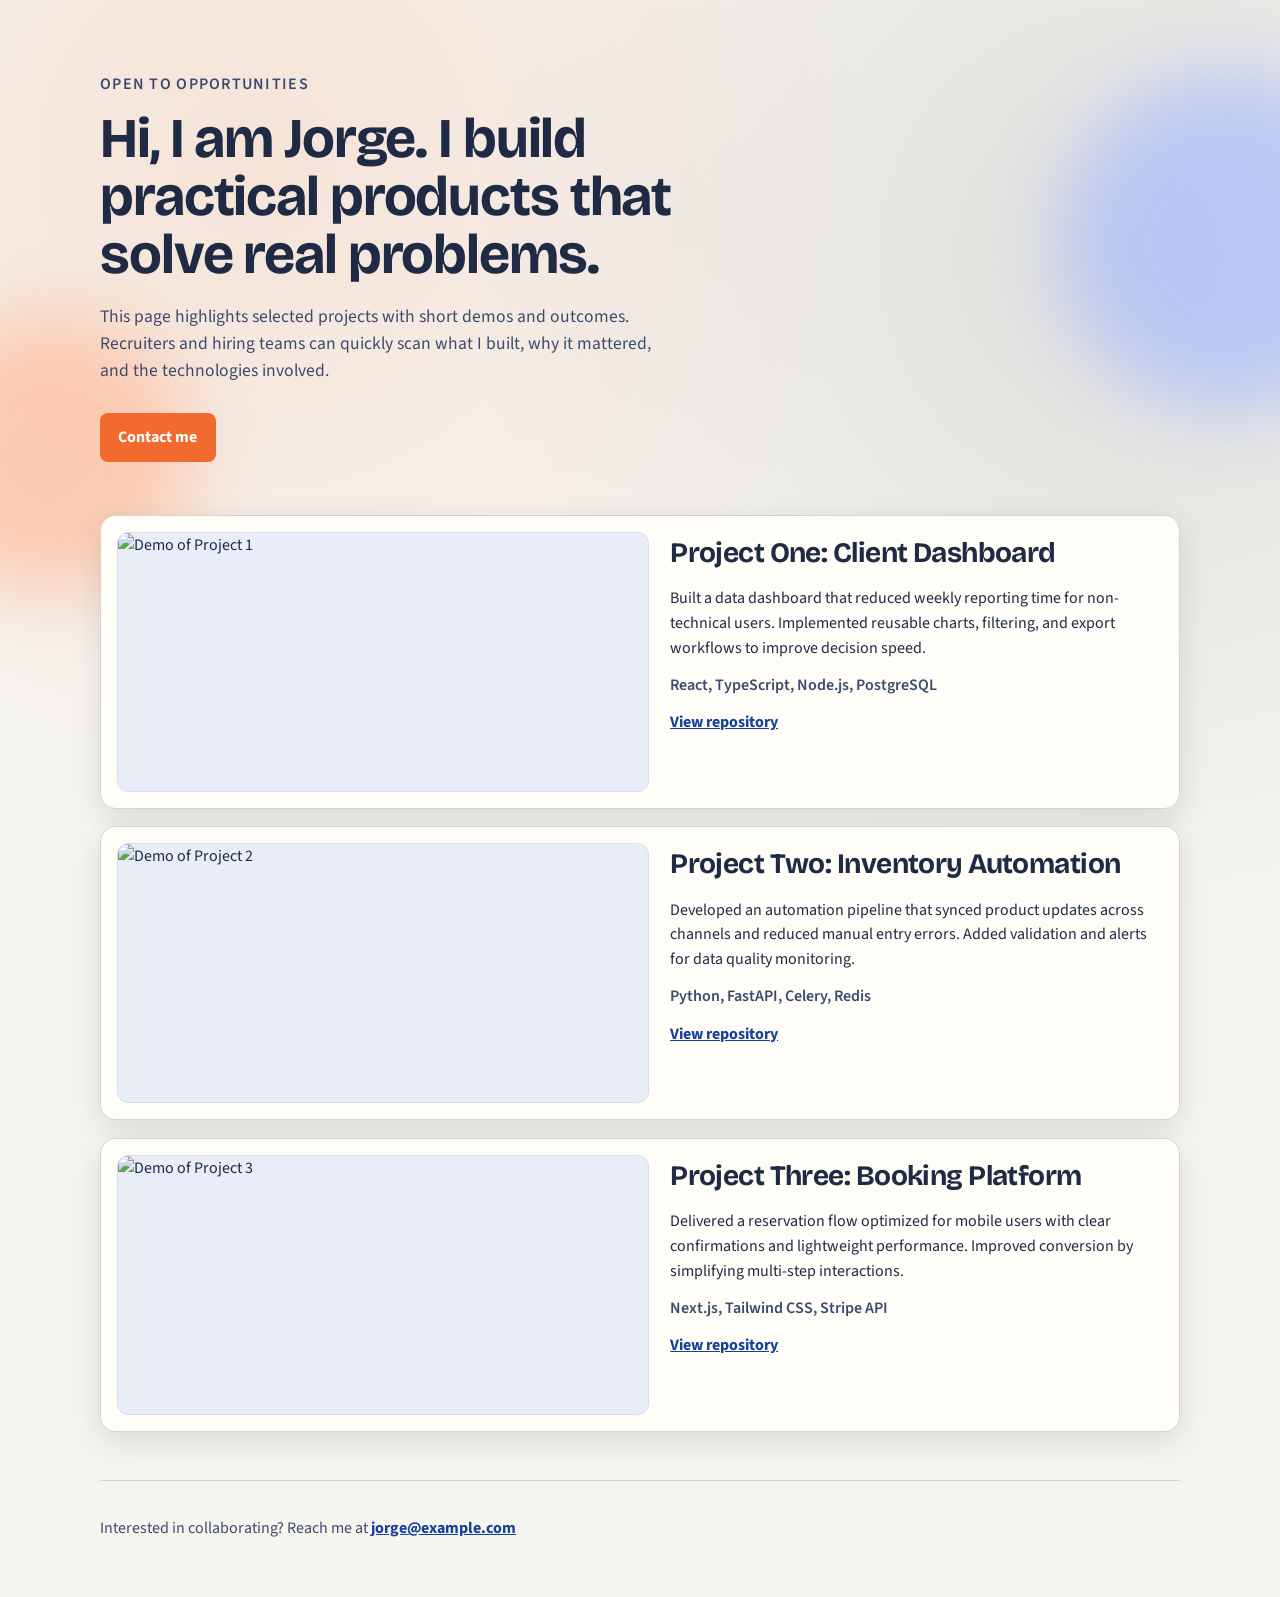
==== index.html @ 4b89b5c3 "Add AMR test GIF and update project image" ====
<!DOCTYPE html>
<html lang="en">
  <head>
    <meta charset="UTF-8" />
    <meta name="viewport" content="width=device-width, initial-scale=1.0" />
    <meta
      name="description"
      content="Portfolio projects by Jorge Porcel - practical builds with demos and impact."
    />
    <title>Jorge Porcel | Project Portfolio</title>
    <link rel="preconnect" href="https://fonts.googleapis.com" />
    <link rel="preconnect" href="https://fonts.gstatic.com" crossorigin />
    <link
      href="https://fonts.googleapis.com/css2?family=Bricolage+Grotesque:wght@400;600;700;800&family=Source+Sans+3:wght@400;600&display=swap"
      rel="stylesheet"
    />
    <link rel="stylesheet" href="styles.css" />
  </head>
  <body>
    <div class="bg-orb orb-left" aria-hidden="true"></div>
    <div class="bg-orb orb-right" aria-hidden="true"></div>

    <header class="hero wrapper reveal">
      <p class="eyebrow">Open to opportunities</p>
      <h1>Hi, I am Jorge. I build practical products that solve real problems.</h1>
      <p class="intro">
        This page highlights selected projects with short demos and outcomes. Recruiters and hiring
        teams can quickly scan what I built, why it mattered, and the technologies involved.
      </p>
      <a class="cta" href="mailto:jorge@example.com">Contact me</a>
    </header>

    <main class="wrapper projects" id="projects">
      <article class="project-card reveal">
        <img
          src="assets/AMR_Test.gif"
          alt="Demo of Project 1"
          loading="lazy"
        />
        <div class="project-content">
          <h2>Project One: Client Dashboard</h2>
          <p>
            Built a data dashboard that reduced weekly reporting time for non-technical users.
            Implemented reusable charts, filtering, and export workflows to improve decision speed.
          </p>
          <p class="stack">React, TypeScript, Node.js, PostgreSQL</p>
          <a href="#" target="_blank" rel="noopener noreferrer">View repository</a>
        </div>
      </article>

      <article class="project-card reveal">
        <img
          src="assets/levelling.gif"
          alt="Demo of Project 2"
          loading="lazy"
        />
        <div class="project-content">
          <h2>Project Two: Inventory Automation</h2>
          <p>
            Developed an automation pipeline that synced product updates across channels and reduced
            manual entry errors. Added validation and alerts for data quality monitoring.
          </p>
          <p class="stack">Python, FastAPI, Celery, Redis</p>
          <a href="#" target="_blank" rel="noopener noreferrer">View repository</a>
        </div>
      </article>

      <article class="project-card reveal">
        <img
          src="https://media.giphy.com/media/v1.Y2lkPTc5MGI3NjExOGhxbjN4eGN3eXU2cTRxM2d4bGtndGg3bXZicnN0NW9kb2F2cDEzYiZlcD12MV9naWZzX3NlYXJjaCZjdD1n/13HgwGsXF0aiGY/giphy.gif"
          alt="Demo of Project 3"
          loading="lazy"
        />
        <div class="project-content">
          <h2>Project Three: Booking Platform</h2>
          <p>
            Delivered a reservation flow optimized for mobile users with clear confirmations and
            lightweight performance. Improved conversion by simplifying multi-step interactions.
          </p>
          <p class="stack">Next.js, Tailwind CSS, Stripe API</p>
          <a href="#" target="_blank" rel="noopener noreferrer">View repository</a>
        </div>
      </article>
    </main>

    <footer class="wrapper footer reveal">
      <p>Interested in collaborating? Reach me at <a href="mailto:jorge@example.com">jorge@example.com</a></p>
    </footer>

    <script>
      const observer = new IntersectionObserver(
        (entries) => {
          entries.forEach((entry) => {
            if (entry.isIntersecting) {
              entry.target.classList.add("in-view");
              observer.unobserve(entry.target);
            }
          });
        },
        { threshold: 0.2 }
      );

      document.querySelectorAll(".reveal").forEach((el, index) => {
        el.style.transitionDelay = `${Math.min(index * 90, 260)}ms`;
        observer.observe(el);
      });
    </script>
  </body>
</html>
---- styles.css ----
:root {
  --bg: #f6f4ef;
  --ink: #1f2a44;
  --ink-soft: #3c4b6d;
  --card: #fffdf7;
  --line: #d8d3c6;
  --accent: #f26a2e;
  --accent-dark: #cf4f18;
  --shadow: 0 10px 30px rgba(31, 42, 68, 0.12);
}

* {
  box-sizing: border-box;
}

html,
body {
  margin: 0;
  padding: 0;
}

body {
  font-family: "Source Sans 3", sans-serif;
  background:
    radial-gradient(circle at 20% 10%, rgba(242, 106, 46, 0.12), transparent 35%),
    radial-gradient(circle at 88% 16%, rgba(31, 42, 68, 0.1), transparent 38%),
    var(--bg);
  color: var(--ink);
  line-height: 1.55;
  overflow-x: hidden;
}

.wrapper {
  width: min(1080px, 92vw);
  margin: 0 auto;
}

.bg-orb {
  position: fixed;
  z-index: -1;
  border-radius: 999px;
  filter: blur(36px);
  opacity: 0.6;
}

.orb-left {
  width: 280px;
  height: 280px;
  left: -90px;
  top: 35vh;
  background: #ffb38f;
}

.orb-right {
  width: 340px;
  height: 340px;
  right: -120px;
  top: 8vh;
  background: #9fb6ff;
}

.hero {
  padding: 4.5rem 0 2.5rem;
}

.eyebrow {
  margin: 0 0 0.8rem;
  text-transform: uppercase;
  letter-spacing: 0.08em;
  font-weight: 600;
  color: var(--ink-soft);
}

h1,
h2 {
  font-family: "Bricolage Grotesque", sans-serif;
  margin: 0;
  letter-spacing: -0.02em;
}

h1 {
  font-size: clamp(2rem, 5vw, 3.5rem);
  max-width: 18ch;
  line-height: 1.04;
}

.intro {
  max-width: 62ch;
  margin: 1.15rem 0 1.8rem;
  color: var(--ink-soft);
  font-size: 1.1rem;
}

.cta {
  display: inline-block;
  background: var(--accent);
  color: #fff;
  text-decoration: none;
  font-weight: 700;
  padding: 0.75rem 1.15rem;
  border-radius: 0.5rem;
  transition: transform 180ms ease, background-color 180ms ease;
}

.cta:hover {
  transform: translateY(-2px);
  background: var(--accent-dark);
}

.projects {
  display: grid;
  gap: 1.1rem;
  padding: 0.8rem 0 3rem;
}

.project-card {
  display: grid;
  grid-template-columns: 1.08fr 1fr;
  gap: 1.3rem;
  background: var(--card);
  border: 1px solid var(--line);
  border-radius: 0.95rem;
  padding: 1rem;
  box-shadow: var(--shadow);
}

.project-card img {
  width: 100%;
  height: 260px;
  object-fit: cover;
  border-radius: 0.7rem;
  border: 1px solid #d5deef;
  background: #e8edf8;
}

.project-content h2 {
  font-size: clamp(1.35rem, 2.2vw, 1.85rem);
  margin-bottom: 0.65rem;
}

.project-content p {
  margin: 0 0 0.78rem;
}

.stack {
  color: var(--ink-soft);
  font-weight: 600;
}

.project-content a,
.footer a {
  color: #163f9a;
  font-weight: 700;
}

.footer {
  border-top: 1px solid var(--line);
  padding: 1.2rem 0 2.5rem;
  color: var(--ink-soft);
}

.reveal {
  opacity: 0;
  transform: translateY(20px);
  transition: opacity 540ms ease, transform 540ms ease;
}

.reveal.in-view {
  opacity: 1;
  transform: translateY(0);
}

@media (max-width: 860px) {
  .project-card {
    grid-template-columns: 1fr;
  }

  .project-card img {
    height: 230px;
  }
}

@media (max-width: 520px) {
  .hero {
    padding-top: 3.3rem;
  }

  .project-card {
    padding: 0.8rem;
    gap: 0.9rem;
  }

  .project-card img {
    height: 200px;
  }
}
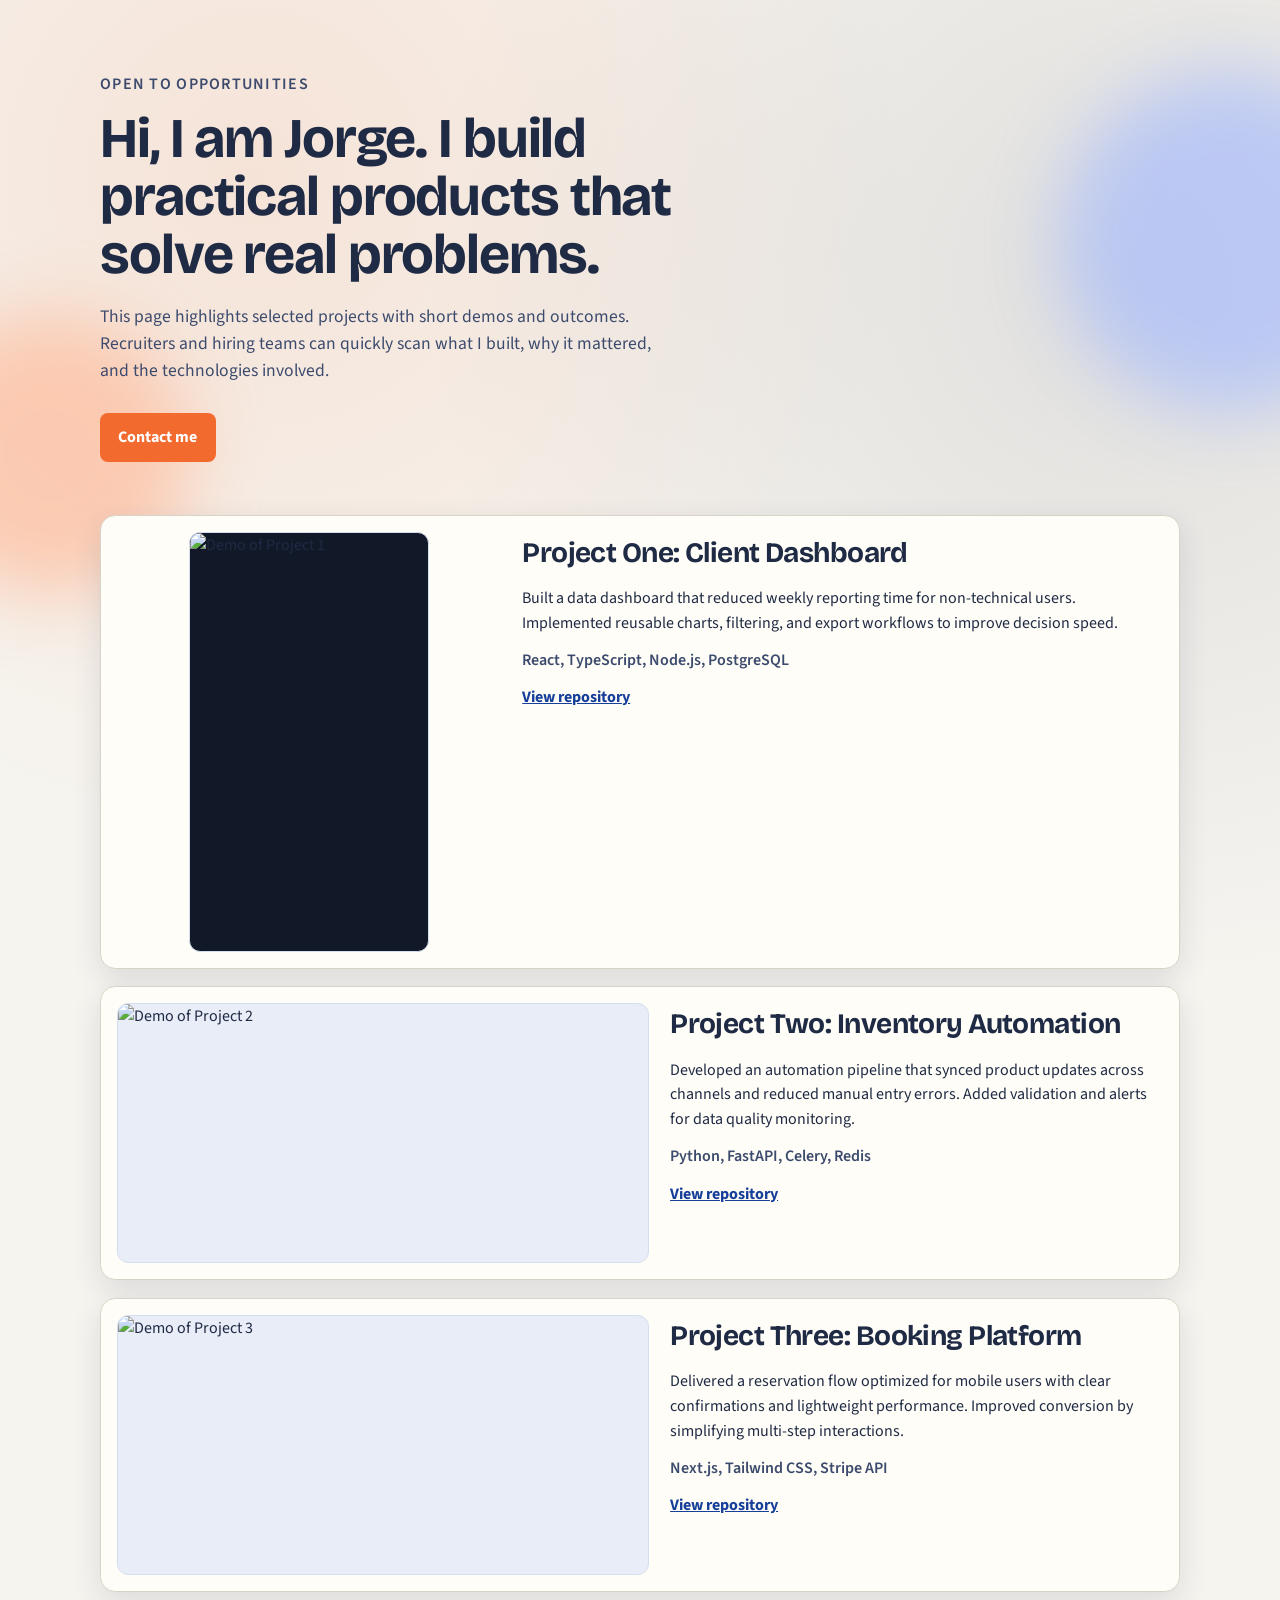
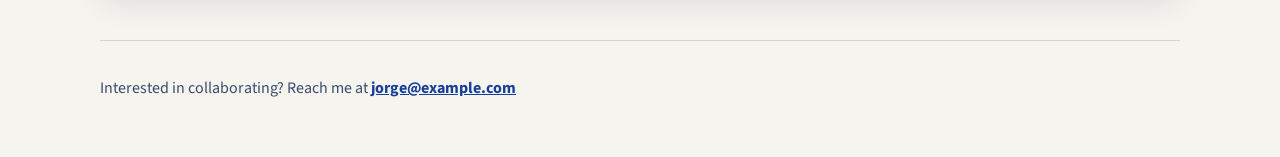
==== commit aa07806d: "Tune Project 1 layout for vertical demo media" ====
--- a/index.html
+++ b/index.html
@@ -31,7 +31,7 @@
     </header>
 
     <main class="wrapper projects" id="projects">
-      <article class="project-card reveal">
+      <article class="project-card project-card--portrait reveal">
         <img
           src="assets/AMR_Test.gif"
           alt="Demo of Project 1"
--- a/styles.css
+++ b/styles.css
@@ -133,6 +133,18 @@
   background: #e8edf8;
 }
 
+.project-card--portrait {
+  grid-template-columns: 0.75fr 1.25fr;
+}
+
+.project-card--portrait img {
+  width: min(100%, 240px);
+  height: 420px;
+  justify-self: center;
+  object-fit: contain;
+  background: #111827;
+}
+
 .project-content h2 {
   font-size: clamp(1.35rem, 2.2vw, 1.85rem);
   margin-bottom: 0.65rem;
@@ -178,6 +190,11 @@
   .project-card img {
     height: 230px;
   }
+
+  .project-card--portrait img {
+    width: min(100%, 280px);
+    height: 380px;
+  }
 }
 
 @media (max-width: 520px) {
@@ -193,4 +210,9 @@
   .project-card img {
     height: 200px;
   }
-}
+
+  .project-card--portrait img {
+    width: min(100%, 240px);
+    height: 320px;
+  }
+}
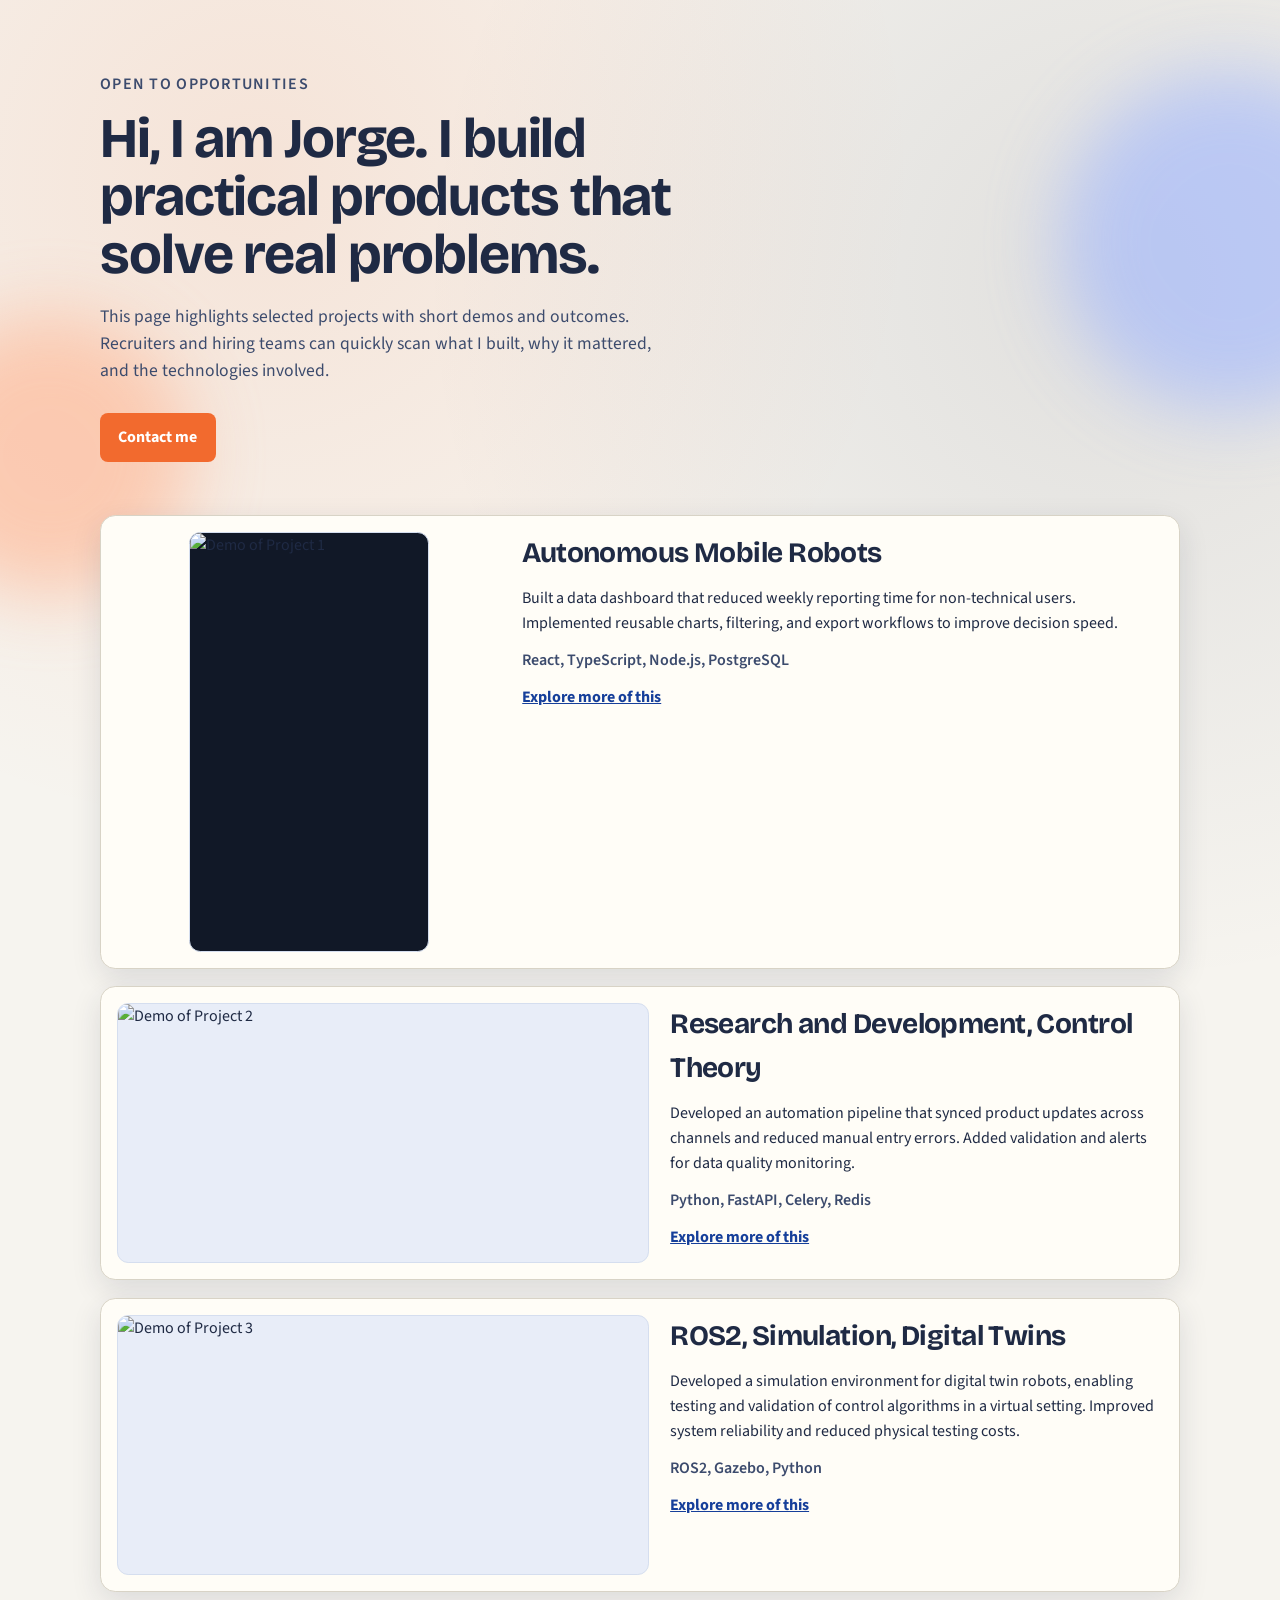
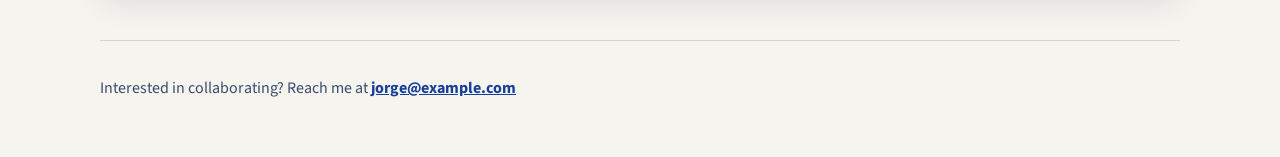
==== commit bb1b942a: "Added explore more links" ====
--- a/index.html
+++ b/index.html
@@ -38,13 +38,13 @@
           loading="lazy"
         />
         <div class="project-content">
-          <h2>Project One: Client Dashboard</h2>
+          <h2>Autonomous Mobile Robots</h2>
           <p>
             Built a data dashboard that reduced weekly reporting time for non-technical users.
             Implemented reusable charts, filtering, and export workflows to improve decision speed.
           </p>
           <p class="stack">React, TypeScript, Node.js, PostgreSQL</p>
-          <a href="#" target="_blank" rel="noopener noreferrer">View repository</a>
+          <a href="explore-amr.html">Explore more of this</a>
         </div>
       </article>
 
@@ -55,30 +55,29 @@
           loading="lazy"
         />
         <div class="project-content">
-          <h2>Project Two: Inventory Automation</h2>
+          <h2>Research and Development, Control Theory</h2>
           <p>
             Developed an automation pipeline that synced product updates across channels and reduced
             manual entry errors. Added validation and alerts for data quality monitoring.
           </p>
           <p class="stack">Python, FastAPI, Celery, Redis</p>
-          <a href="#" target="_blank" rel="noopener noreferrer">View repository</a>
+          <a href="explore-control-theory.html">Explore more of this</a>
         </div>
       </article>
 
       <article class="project-card reveal">
         <img
-          src="https://media.giphy.com/media/v1.Y2lkPTc5MGI3NjExOGhxbjN4eGN3eXU2cTRxM2d4bGtndGg3bXZicnN0NW9kb2F2cDEzYiZlcD12MV9naWZzX3NlYXJjaCZjdD1n/13HgwGsXF0aiGY/giphy.gif"
+          src="assets/face.gif"
           alt="Demo of Project 3"
           loading="lazy"
         />
         <div class="project-content">
-          <h2>Project Three: Booking Platform</h2>
+          <h2>ROS2, Simulation, Digital Twins</h2>
           <p>
-            Delivered a reservation flow optimized for mobile users with clear confirmations and
-            lightweight performance. Improved conversion by simplifying multi-step interactions.
+            Developed a simulation environment for digital twin robots, enabling testing and validation of control algorithms in a virtual setting. Improved system reliability and reduced physical testing costs.
           </p>
-          <p class="stack">Next.js, Tailwind CSS, Stripe API</p>
-          <a href="#" target="_blank" rel="noopener noreferrer">View repository</a>
+          <p class="stack">ROS2, Gazebo, Python</p>
+          <a href="explore-ros2-sim.html">Explore more of this</a>
         </div>
       </article>
     </main>
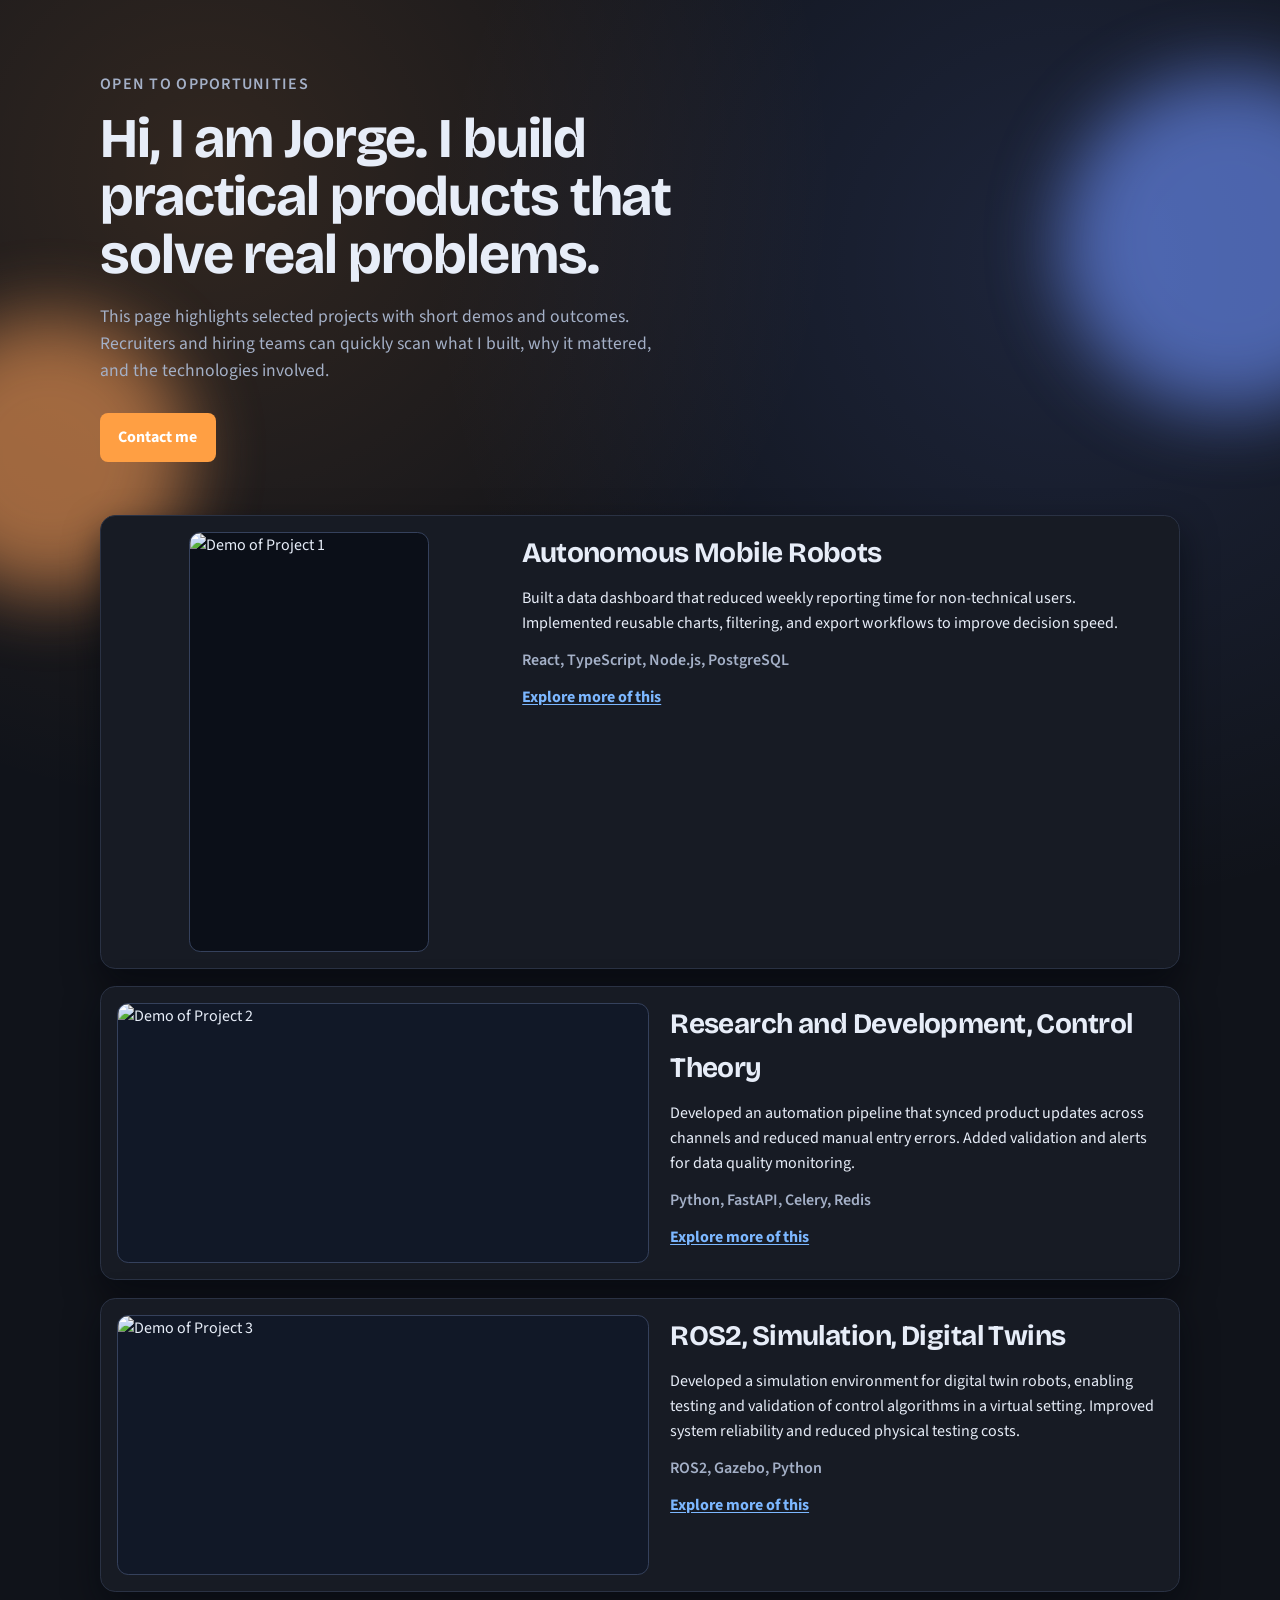
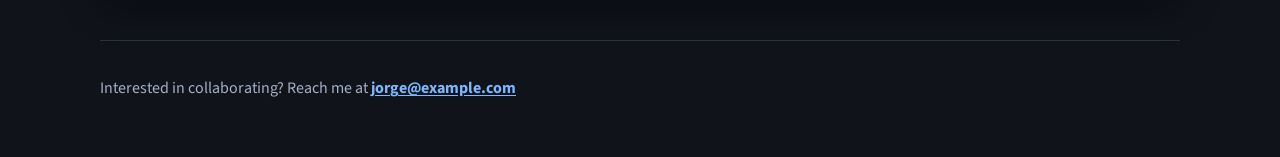
==== commit 78c6f981: "Dark Theme Correct gifs" ====
--- a/index.html
+++ b/index.html
@@ -67,7 +67,7 @@
 
       <article class="project-card reveal">
         <img
-          src="assets/face.gif"
+          src="assets/DigitalTwin.gif"
           alt="Demo of Project 3"
           loading="lazy"
         />
--- a/styles.css
+++ b/styles.css
@@ -1,12 +1,13 @@
 :root {
-  --bg: #f6f4ef;
-  --ink: #1f2a44;
-  --ink-soft: #3c4b6d;
-  --card: #fffdf7;
-  --line: #d8d3c6;
-  --accent: #f26a2e;
-  --accent-dark: #cf4f18;
-  --shadow: 0 10px 30px rgba(31, 42, 68, 0.12);
+  --bg: #10131a;
+  --ink: #e7edf8;
+  --ink-soft: #a4b0c7;
+  --card: #171b24;
+  --line: #2a3244;
+  --accent: #ff9f43;
+  --accent-dark: #f18921;
+  --link: #7cb7ff;
+  --shadow: 0 14px 34px rgba(4, 7, 12, 0.55);
 }
 
 * {
@@ -22,8 +23,8 @@
 body {
   font-family: "Source Sans 3", sans-serif;
   background:
-    radial-gradient(circle at 20% 10%, rgba(242, 106, 46, 0.12), transparent 35%),
-    radial-gradient(circle at 88% 16%, rgba(31, 42, 68, 0.1), transparent 38%),
+    radial-gradient(circle at 16% 10%, rgba(255, 159, 67, 0.14), transparent 33%),
+    radial-gradient(circle at 84% 15%, rgba(108, 143, 255, 0.15), transparent 35%),
     var(--bg);
   color: var(--ink);
   line-height: 1.55;
@@ -48,7 +49,7 @@
   height: 280px;
   left: -90px;
   top: 35vh;
-  background: #ffb38f;
+  background: #f79c58;
 }
 
 .orb-right {
@@ -56,7 +57,7 @@
   height: 340px;
   right: -120px;
   top: 8vh;
-  background: #9fb6ff;
+  background: #6f93ff;
 }
 
 .hero {
@@ -129,8 +130,8 @@
   height: 260px;
   object-fit: cover;
   border-radius: 0.7rem;
-  border: 1px solid #d5deef;
-  background: #e8edf8;
+  border: 1px solid #35415c;
+  background: #111827;
 }
 
 .project-card--portrait {
@@ -142,7 +143,7 @@
   height: 420px;
   justify-self: center;
   object-fit: contain;
-  background: #111827;
+  background: #0b0f18;
 }
 
 .project-content h2 {
@@ -161,8 +162,14 @@
 
 .project-content a,
 .footer a {
-  color: #163f9a;
+  color: var(--link);
   font-weight: 700;
+  text-underline-offset: 2px;
+}
+
+.project-content a:hover,
+.footer a:hover {
+  color: #a8ccff;
 }
 
 .footer {
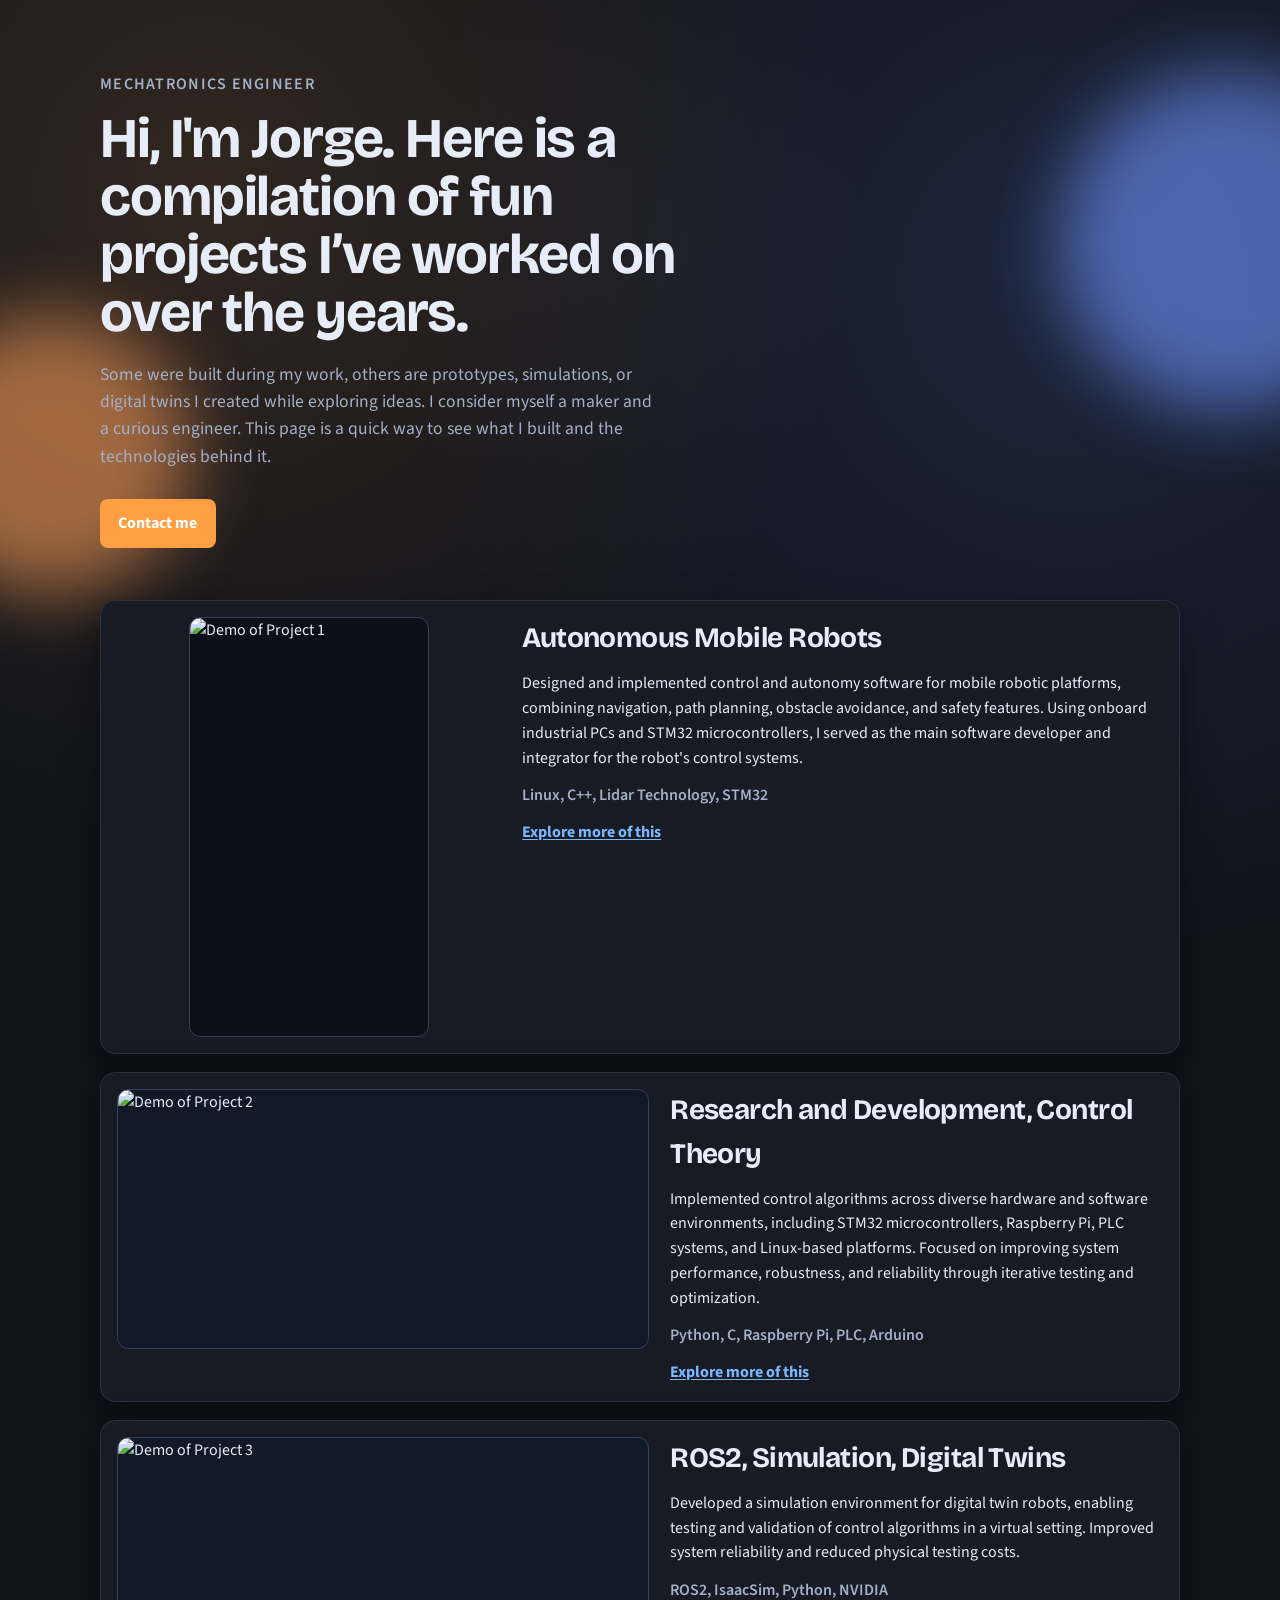
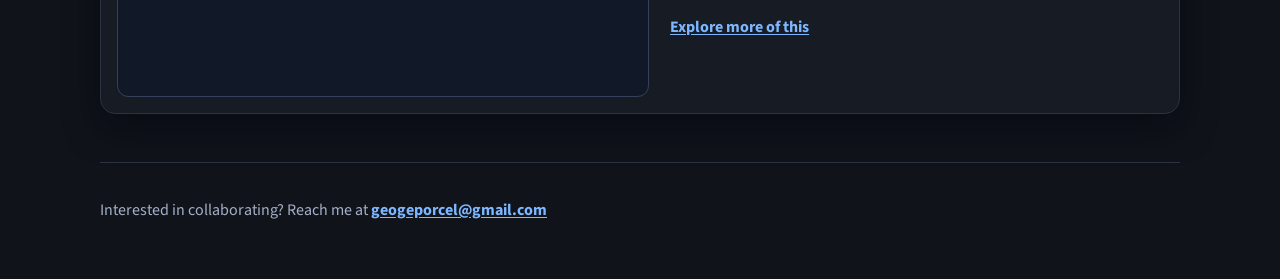
==== commit 0ab06f1b: "Corrected Text, First Version" ====
--- a/index.html
+++ b/index.html
@@ -21,13 +21,12 @@
     <div class="bg-orb orb-right" aria-hidden="true"></div>
 
     <header class="hero wrapper reveal">
-      <p class="eyebrow">Open to opportunities</p>
-      <h1>Hi, I am Jorge. I build practical products that solve real problems.</h1>
+      <p class="eyebrow">Mechatronics Engineer</p>
+      <h1>Hi, I'm Jorge. Here is a compilation of fun projects I’ve worked on over the years.</h1>
       <p class="intro">
-        This page highlights selected projects with short demos and outcomes. Recruiters and hiring
-        teams can quickly scan what I built, why it mattered, and the technologies involved.
+        Some were built during my work, others are prototypes, simulations, or digital twins I created while exploring ideas. I consider myself a maker and a curious engineer. This page is a quick way to see what I built and the technologies behind it.
       </p>
-      <a class="cta" href="mailto:jorge@example.com">Contact me</a>
+      <a class="cta" href="mailto:geogeporcel@gmail.com">Contact me</a>
     </header>
 
     <main class="wrapper projects" id="projects">
@@ -40,10 +39,12 @@
         <div class="project-content">
           <h2>Autonomous Mobile Robots</h2>
           <p>
-            Built a data dashboard that reduced weekly reporting time for non-technical users.
-            Implemented reusable charts, filtering, and export workflows to improve decision speed.
+            Designed and implemented control and autonomy software for mobile robotic platforms,
+            combining navigation, path planning, obstacle avoidance, and safety features. Using
+            onboard industrial PCs and STM32 microcontrollers, I served as the main software
+            developer and integrator for the robot's control systems.
           </p>
-          <p class="stack">React, TypeScript, Node.js, PostgreSQL</p>
+          <p class="stack">Linux, C++, Lidar Technology, STM32</p>
           <a href="explore-amr.html">Explore more of this</a>
         </div>
       </article>
@@ -57,10 +58,12 @@
         <div class="project-content">
           <h2>Research and Development, Control Theory</h2>
           <p>
-            Developed an automation pipeline that synced product updates across channels and reduced
-            manual entry errors. Added validation and alerts for data quality monitoring.
+            Implemented control algorithms across diverse hardware and software environments,
+            including STM32 microcontrollers, Raspberry Pi, PLC systems, and Linux-based
+            platforms. Focused on improving system performance, robustness, and reliability
+            through iterative testing and optimization.
           </p>
-          <p class="stack">Python, FastAPI, Celery, Redis</p>
+          <p class="stack">Python, C, Raspberry Pi, PLC, Arduino</p>
           <a href="explore-control-theory.html">Explore more of this</a>
         </div>
       </article>
@@ -74,16 +77,18 @@
         <div class="project-content">
           <h2>ROS2, Simulation, Digital Twins</h2>
           <p>
-            Developed a simulation environment for digital twin robots, enabling testing and validation of control algorithms in a virtual setting. Improved system reliability and reduced physical testing costs.
+            Developed a simulation environment for digital twin robots, enabling testing and
+            validation of control algorithms in a virtual setting. Improved system reliability and
+            reduced physical testing costs.
           </p>
-          <p class="stack">ROS2, Gazebo, Python</p>
+          <p class="stack">ROS2, IsaacSim, Python, NVIDIA</p>
           <a href="explore-ros2-sim.html">Explore more of this</a>
         </div>
       </article>
     </main>
 
     <footer class="wrapper footer reveal">
-      <p>Interested in collaborating? Reach me at <a href="mailto:jorge@example.com">jorge@example.com</a></p>
+      <p>Interested in collaborating? Reach me at <a href="mailto:geogeporcel@gmail.com">geogeporcel@gmail.com</a></p>
     </footer>
 
     <script>
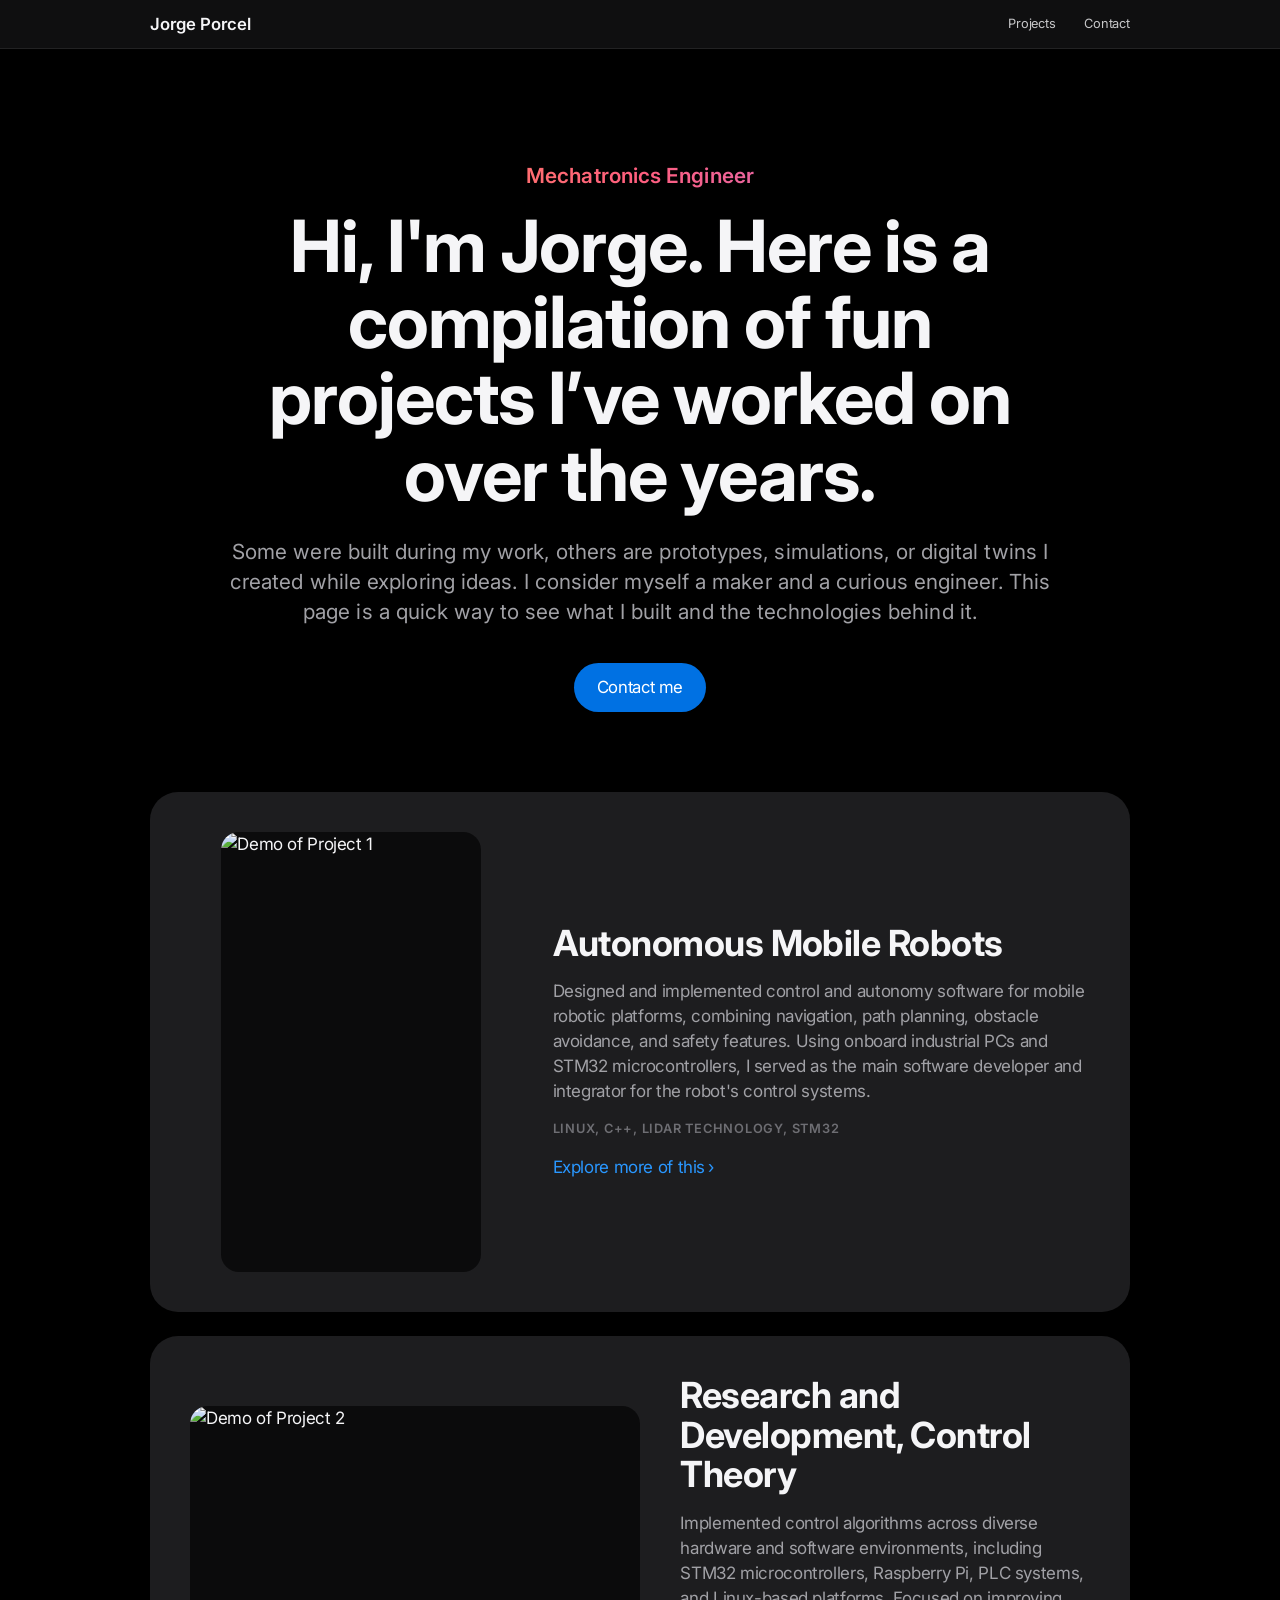
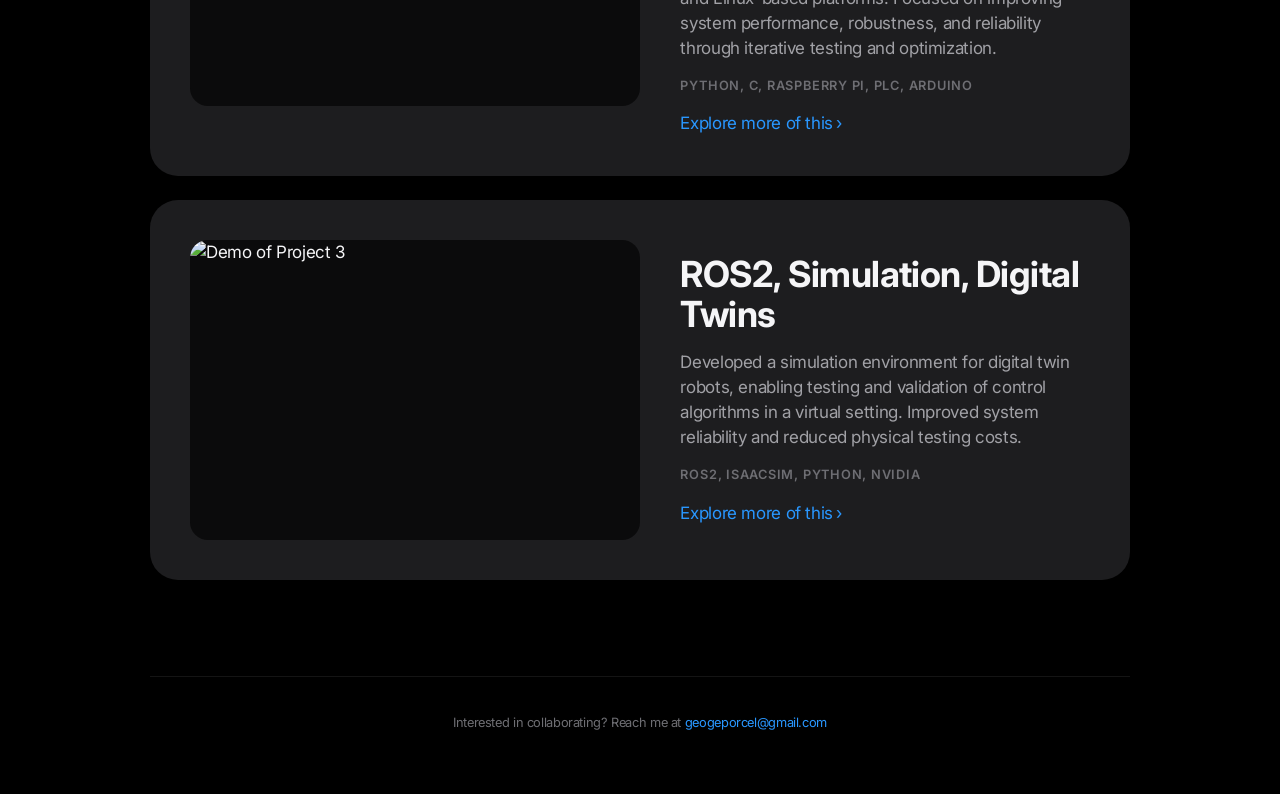
==== commit 128e38fe: "Apple-style redesign: frosted nav, centered hero, rounded cards Co-Authored-By: Claude Opus 5.5 <nor" ====
--- a/index.html
+++ b/index.html
@@ -11,14 +11,21 @@
     <link rel="preconnect" href="https://fonts.googleapis.com" />
     <link rel="preconnect" href="https://fonts.gstatic.com" crossorigin />
     <link
-      href="https://fonts.googleapis.com/css2?family=Bricolage+Grotesque:wght@400;600;700;800&family=Source+Sans+3:wght@400;600&display=swap"
+      href="https://fonts.googleapis.com/css2?family=Inter:wght@400;500;600;700&display=swap"
       rel="stylesheet"
     />
     <link rel="stylesheet" href="styles.css" />
   </head>
   <body>
-    <div class="bg-orb orb-left" aria-hidden="true"></div>
-    <div class="bg-orb orb-right" aria-hidden="true"></div>
+    <nav class="nav" aria-label="Main">
+      <div class="wrapper nav-inner">
+        <a class="nav-brand" href="index.html">Jorge Porcel</a>
+        <div class="nav-links">
+          <a href="index.html#projects">Projects</a>
+          <a href="mailto:geogeporcel@gmail.com">Contact</a>
+        </div>
+      </div>
+    </nav>
 
     <header class="hero wrapper reveal">
       <p class="eyebrow">Mechatronics Engineer</p>
--- a/styles.css
+++ b/styles.css
@@ -1,17 +1,27 @@
 :root {
-  --bg: #10131a;
-  --ink: #e7edf8;
-  --ink-soft: #a4b0c7;
-  --card: #171b24;
-  --line: #2a3244;
-  --accent: #ff9f43;
-  --accent-dark: #f18921;
-  --link: #7cb7ff;
-  --shadow: 0 14px 34px rgba(4, 7, 12, 0.55);
+  --bg: #000;
+  --ink: #f5f5f7;
+  --ink-soft: #a1a1a6;
+  --ink-faint: #6e6e73;
+  --card: #1d1d1f;
+  --card-hover: #232325;
+  --line: rgba(255, 255, 255, 0.08);
+  --accent: #0071e3;
+  --accent-hover: #0077ed;
+  --link: #2997ff;
+  --nav-bg: rgba(22, 22, 23, 0.72);
+  --ease: cubic-bezier(0.28, 0.11, 0.32, 1);
+  --font: -apple-system, BlinkMacSystemFont, "SF Pro Display", "SF Pro Text", "Inter",
+    "Helvetica Neue", "Segoe UI", Arial, sans-serif;
 }
 
 * {
   box-sizing: border-box;
+}
+
+html {
+  scroll-behavior: smooth;
+  scroll-padding-top: 64px;
 }
 
 html,
@@ -21,75 +31,104 @@
 }
 
 body {
-  font-family: "Source Sans 3", sans-serif;
-  background:
-    radial-gradient(circle at 16% 10%, rgba(255, 159, 67, 0.14), transparent 33%),
-    radial-gradient(circle at 84% 15%, rgba(108, 143, 255, 0.15), transparent 35%),
-    var(--bg);
+  font-family: var(--font);
+  background: var(--bg);
   color: var(--ink);
-  line-height: 1.55;
+  font-size: 17px;
+  line-height: 1.47;
+  letter-spacing: -0.022em;
+  -webkit-font-smoothing: antialiased;
+  -moz-osx-font-smoothing: grayscale;
   overflow-x: hidden;
 }
 
 .wrapper {
-  width: min(1080px, 92vw);
+  width: min(980px, calc(100% - 44px));
   margin: 0 auto;
 }
 
-.bg-orb {
-  position: fixed;
-  z-index: -1;
-  border-radius: 999px;
-  filter: blur(36px);
-  opacity: 0.6;
-}
-
-.orb-left {
-  width: 280px;
-  height: 280px;
-  left: -90px;
-  top: 35vh;
-  background: #f79c58;
-}
-
-.orb-right {
-  width: 340px;
-  height: 340px;
-  right: -120px;
-  top: 8vh;
-  background: #6f93ff;
-}
-
+/* Frosted navigation bar */
+.nav {
+  position: sticky;
+  top: 0;
+  z-index: 100;
+  background: var(--nav-bg);
+  backdrop-filter: saturate(180%) blur(20px);
+  -webkit-backdrop-filter: saturate(180%) blur(20px);
+  border-bottom: 1px solid var(--line);
+}
+
+.nav-inner {
+  display: flex;
+  align-items: center;
+  justify-content: space-between;
+  height: 48px;
+}
+
+.nav-brand {
+  color: var(--ink);
+  text-decoration: none;
+  font-weight: 600;
+  font-size: 1.05rem;
+  letter-spacing: -0.01em;
+}
+
+.nav-links {
+  display: flex;
+  gap: 1.75rem;
+}
+
+.nav-links a {
+  color: var(--ink);
+  opacity: 0.8;
+  text-decoration: none;
+  font-size: 0.8rem;
+  letter-spacing: -0.01em;
+  transition: opacity 200ms var(--ease);
+}
+
+.nav-links a:hover {
+  opacity: 1;
+}
+
+/* Hero */
 .hero {
-  padding: 4.5rem 0 2.5rem;
+  padding: 7rem 0 5rem;
+  text-align: center;
 }
 
 .eyebrow {
-  margin: 0 0 0.8rem;
-  text-transform: uppercase;
-  letter-spacing: 0.08em;
+  margin: 0 0 1rem;
+  font-size: 1.3rem;
   font-weight: 600;
-  color: var(--ink-soft);
+  letter-spacing: 0.004em;
+  background: linear-gradient(90deg, #ff9f43, #ff5e7e 50%, #a879ff);
+  -webkit-background-clip: text;
+  background-clip: text;
+  color: transparent;
 }
 
 h1,
 h2 {
-  font-family: "Bricolage Grotesque", sans-serif;
   margin: 0;
-  letter-spacing: -0.02em;
+  font-weight: 700;
+  letter-spacing: -0.015em;
 }
 
 h1 {
-  font-size: clamp(2rem, 5vw, 3.5rem);
+  font-size: clamp(2.5rem, 6vw, 4.5rem);
+  line-height: 1.06;
   max-width: 18ch;
-  line-height: 1.04;
+  margin: 0 auto;
 }
 
 .intro {
-  max-width: 62ch;
-  margin: 1.15rem 0 1.8rem;
+  max-width: 40em;
+  margin: 1.5rem auto 2.25rem;
   color: var(--ink-soft);
-  font-size: 1.1rem;
+  font-size: clamp(1.1rem, 1.8vw, 1.3rem);
+  line-height: 1.45;
+  letter-spacing: 0.004em;
 }
 
 .cta {
@@ -97,41 +136,55 @@
   background: var(--accent);
   color: #fff;
   text-decoration: none;
-  font-weight: 700;
-  padding: 0.75rem 1.15rem;
-  border-radius: 0.5rem;
-  transition: transform 180ms ease, background-color 180ms ease;
+  font-size: 1.05rem;
+  font-weight: 400;
+  padding: 0.75rem 1.4rem;
+  border-radius: 980px;
+  transition: background-color 200ms var(--ease), transform 200ms var(--ease);
 }
 
 .cta:hover {
-  transform: translateY(-2px);
-  background: var(--accent-dark);
-}
-
+  background: var(--accent-hover);
+}
+
+.cta:active {
+  transform: scale(0.97);
+}
+
+/* Project cards */
 .projects {
   display: grid;
-  gap: 1.1rem;
-  padding: 0.8rem 0 3rem;
+  gap: 1.5rem;
+  padding: 0 0 6rem;
 }
 
 .project-card {
   display: grid;
-  grid-template-columns: 1.08fr 1fr;
-  gap: 1.3rem;
+  grid-template-columns: 1.1fr 1fr;
+  align-items: center;
+  gap: 2.5rem;
   background: var(--card);
-  border: 1px solid var(--line);
-  border-radius: 0.95rem;
-  padding: 1rem;
-  box-shadow: var(--shadow);
+  border-radius: 28px;
+  padding: 2.5rem;
+  overflow: hidden;
+  transition: background-color 400ms var(--ease), transform 400ms var(--ease);
+}
+
+.project-card:hover {
+  background: var(--card-hover);
 }
 
 .project-card img {
   width: 100%;
-  height: 260px;
+  height: 300px;
   object-fit: cover;
-  border-radius: 0.7rem;
-  border: 1px solid #35415c;
-  background: #111827;
+  border-radius: 18px;
+  background: #0b0b0c;
+  transition: transform 600ms var(--ease);
+}
+
+.project-card:hover img {
+  transform: scale(1.02);
 }
 
 .project-card--portrait {
@@ -139,49 +192,67 @@
 }
 
 .project-card--portrait img {
-  width: min(100%, 240px);
-  height: 420px;
+  width: min(100%, 260px);
+  height: 440px;
   justify-self: center;
   object-fit: contain;
-  background: #0b0f18;
 }
 
 .project-content h2 {
-  font-size: clamp(1.35rem, 2.2vw, 1.85rem);
-  margin-bottom: 0.65rem;
+  font-size: clamp(1.6rem, 3vw, 2.25rem);
+  line-height: 1.1;
+  margin-bottom: 1rem;
 }
 
 .project-content p {
-  margin: 0 0 0.78rem;
+  margin: 0 0 1rem;
+  color: var(--ink-soft);
 }
 
 .stack {
-  color: var(--ink-soft);
+  color: var(--ink-faint) !important;
+  font-size: 0.8rem;
   font-weight: 600;
+  text-transform: uppercase;
+  letter-spacing: 0.06em !important;
 }
 
 .project-content a,
 .footer a {
   color: var(--link);
-  font-weight: 700;
-  text-underline-offset: 2px;
+  text-decoration: none;
+}
+
+.project-content a::after {
+  content: " \203A";
+  display: inline-block;
+  margin-left: 0.15em;
+  transition: transform 200ms var(--ease);
 }
 
 .project-content a:hover,
 .footer a:hover {
-  color: #a8ccff;
-}
-
+  text-decoration: underline;
+}
+
+.project-content a:hover::after {
+  transform: translateX(3px);
+}
+
+/* Footer */
 .footer {
   border-top: 1px solid var(--line);
-  padding: 1.2rem 0 2.5rem;
-  color: var(--ink-soft);
-}
-
+  padding: 1.5rem 0 3rem;
+  color: var(--ink-faint);
+  font-size: 0.8rem;
+  text-align: center;
+}
+
+/* Scroll reveal */
 .reveal {
   opacity: 0;
-  transform: translateY(20px);
-  transition: opacity 540ms ease, transform 540ms ease;
+  transform: translateY(40px);
+  transition: opacity 900ms var(--ease), transform 900ms var(--ease);
 }
 
 .reveal.in-view {
@@ -189,37 +260,61 @@
   transform: translateY(0);
 }
 
+@media (prefers-reduced-motion: reduce) {
+  .reveal {
+    opacity: 1;
+    transform: none;
+    transition: none;
+  }
+
+  html {
+    scroll-behavior: auto;
+  }
+}
+
 @media (max-width: 860px) {
-  .project-card {
+  .project-card,
+  .project-card--portrait {
     grid-template-columns: 1fr;
+    gap: 1.75rem;
+    padding: 1.75rem;
   }
 
   .project-card img {
-    height: 230px;
+    height: 260px;
   }
 
   .project-card--portrait img {
     width: min(100%, 280px);
-    height: 380px;
+    height: 400px;
+  }
+
+  .project-content {
+    text-align: center;
   }
 }
 
 @media (max-width: 520px) {
   .hero {
-    padding-top: 3.3rem;
-  }
-
-  .project-card {
-    padding: 0.8rem;
-    gap: 0.9rem;
+    padding: 4.5rem 0 3.5rem;
+  }
+
+  .nav-links {
+    gap: 1.25rem;
+  }
+
+  .project-card,
+  .project-card--portrait {
+    padding: 1.25rem 1.25rem 1.5rem;
+    border-radius: 22px;
   }
 
   .project-card img {
-    height: 200px;
+    height: 210px;
   }
 
   .project-card--portrait img {
     width: min(100%, 240px);
-    height: 320px;
-  }
-}
+    height: 340px;
+  }
+}
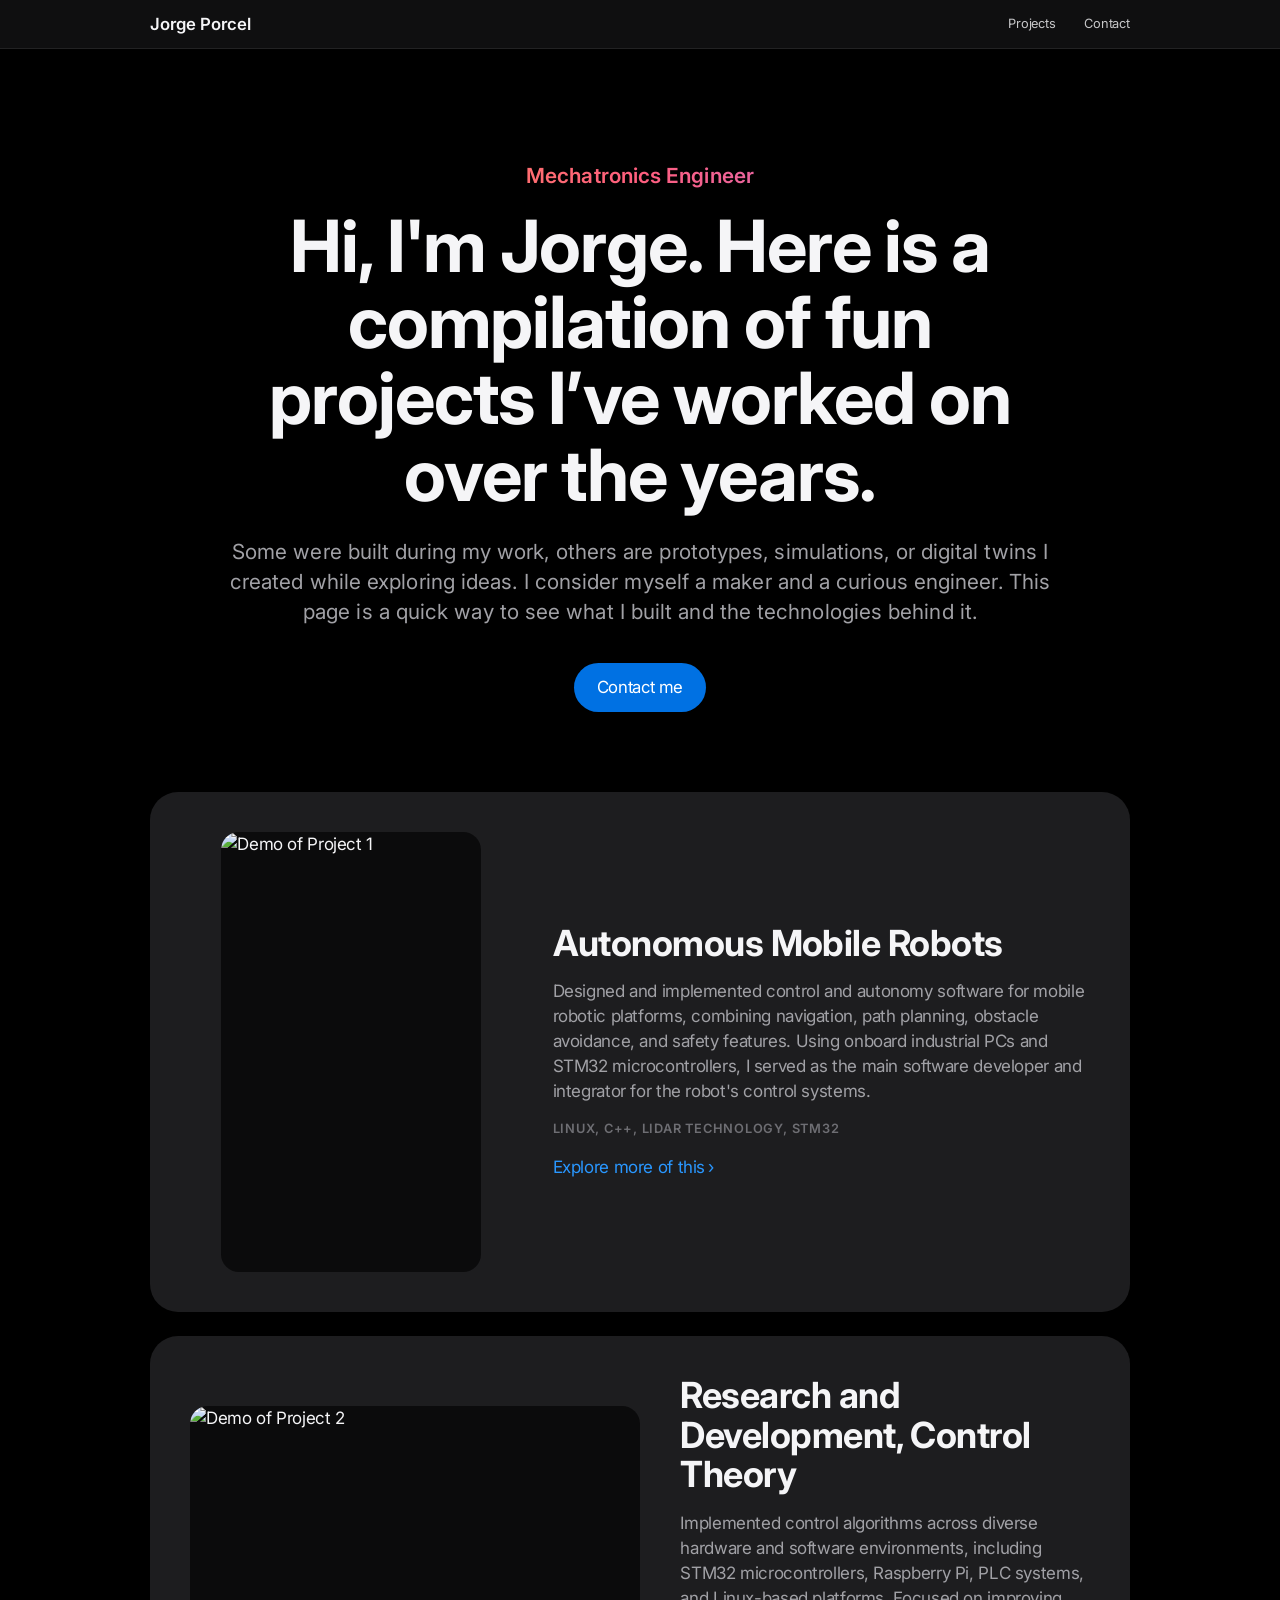
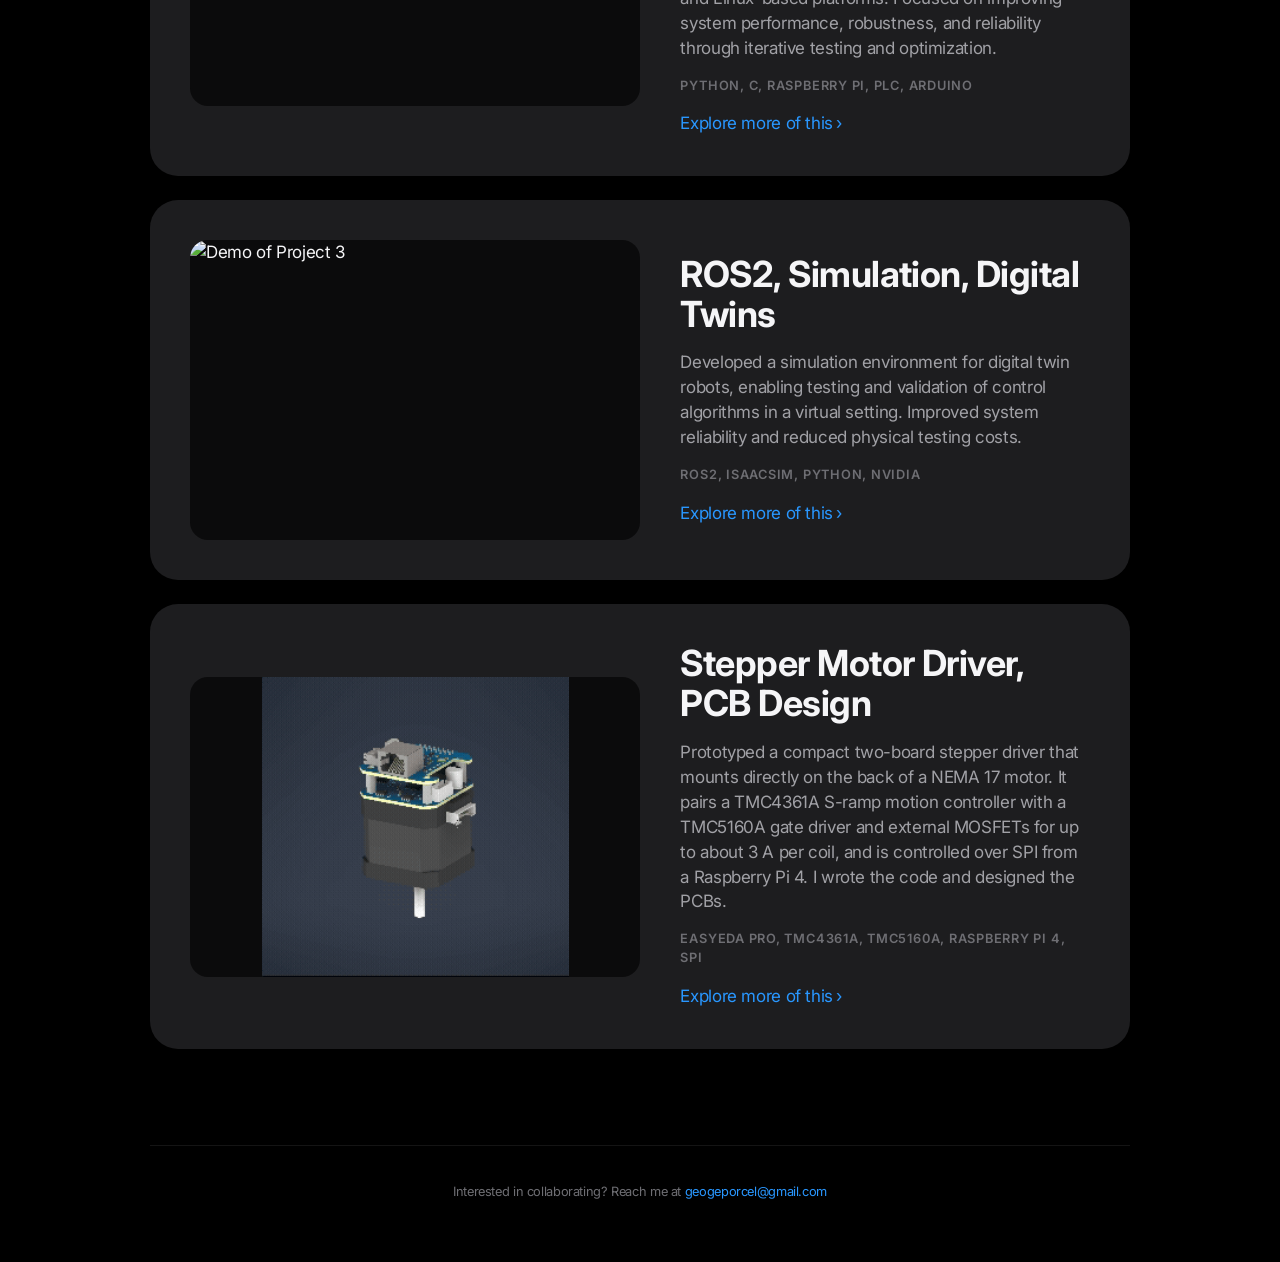
==== commit 2ebbd309: "Add stepper motor driver project page Co-Authored-By: Claude Opus 5.5 <noreply@anthropic.com>" ====
--- a/index.html
+++ b/index.html
@@ -92,6 +92,25 @@
           <a href="explore-ros2-sim.html">Explore more of this</a>
         </div>
       </article>
+
+      <article class="project-card project-card--contain reveal">
+        <img
+          src="assets/StepperDriver_Inventor.gif"
+          alt="Stacked stepper driver boards mounted on a NEMA 17 motor, modelled in Inventor"
+          loading="lazy"
+        />
+        <div class="project-content">
+          <h2>Stepper Motor Driver, PCB Design</h2>
+          <p>
+            Prototyped a compact two-board stepper driver that mounts directly on the back of a
+            NEMA 17 motor. It pairs a TMC4361A S-ramp motion controller with a TMC5160A gate
+            driver and external MOSFETs for up to about 3 A per coil, and is controlled over SPI
+            from a Raspberry Pi 4. I wrote the code and designed the PCBs.
+          </p>
+          <p class="stack">EasyEDA Pro, TMC4361A, TMC5160A, Raspberry Pi 4, SPI</p>
+          <a href="explore-stepper-driver.html">Explore more of this</a>
+        </div>
+      </article>
     </main>
 
     <footer class="wrapper footer reveal">
--- a/styles.css
+++ b/styles.css
@@ -198,6 +198,10 @@
   object-fit: contain;
 }
 
+.project-card--contain img {
+  object-fit: contain;
+}
+
 .project-content h2 {
   font-size: clamp(1.6rem, 3vw, 2.25rem);
   line-height: 1.1;
@@ -207,6 +211,29 @@
 .project-content p {
   margin: 0 0 1rem;
   color: var(--ink-soft);
+}
+
+.project-content ul {
+  margin: 0 0 1rem;
+  padding-left: 1.1rem;
+  color: var(--ink-soft);
+}
+
+.project-content li {
+  margin-bottom: 0.5rem;
+}
+
+.project-content strong {
+  color: var(--ink);
+  font-weight: 600;
+}
+
+.project-card--text {
+  grid-template-columns: 1fr;
+}
+
+.project-card--text .project-content {
+  max-width: 44em;
 }
 
 .stack {
@@ -292,6 +319,10 @@
   .project-content {
     text-align: center;
   }
+
+  .project-content ul {
+    text-align: left;
+  }
 }
 
 @media (max-width: 520px) {
